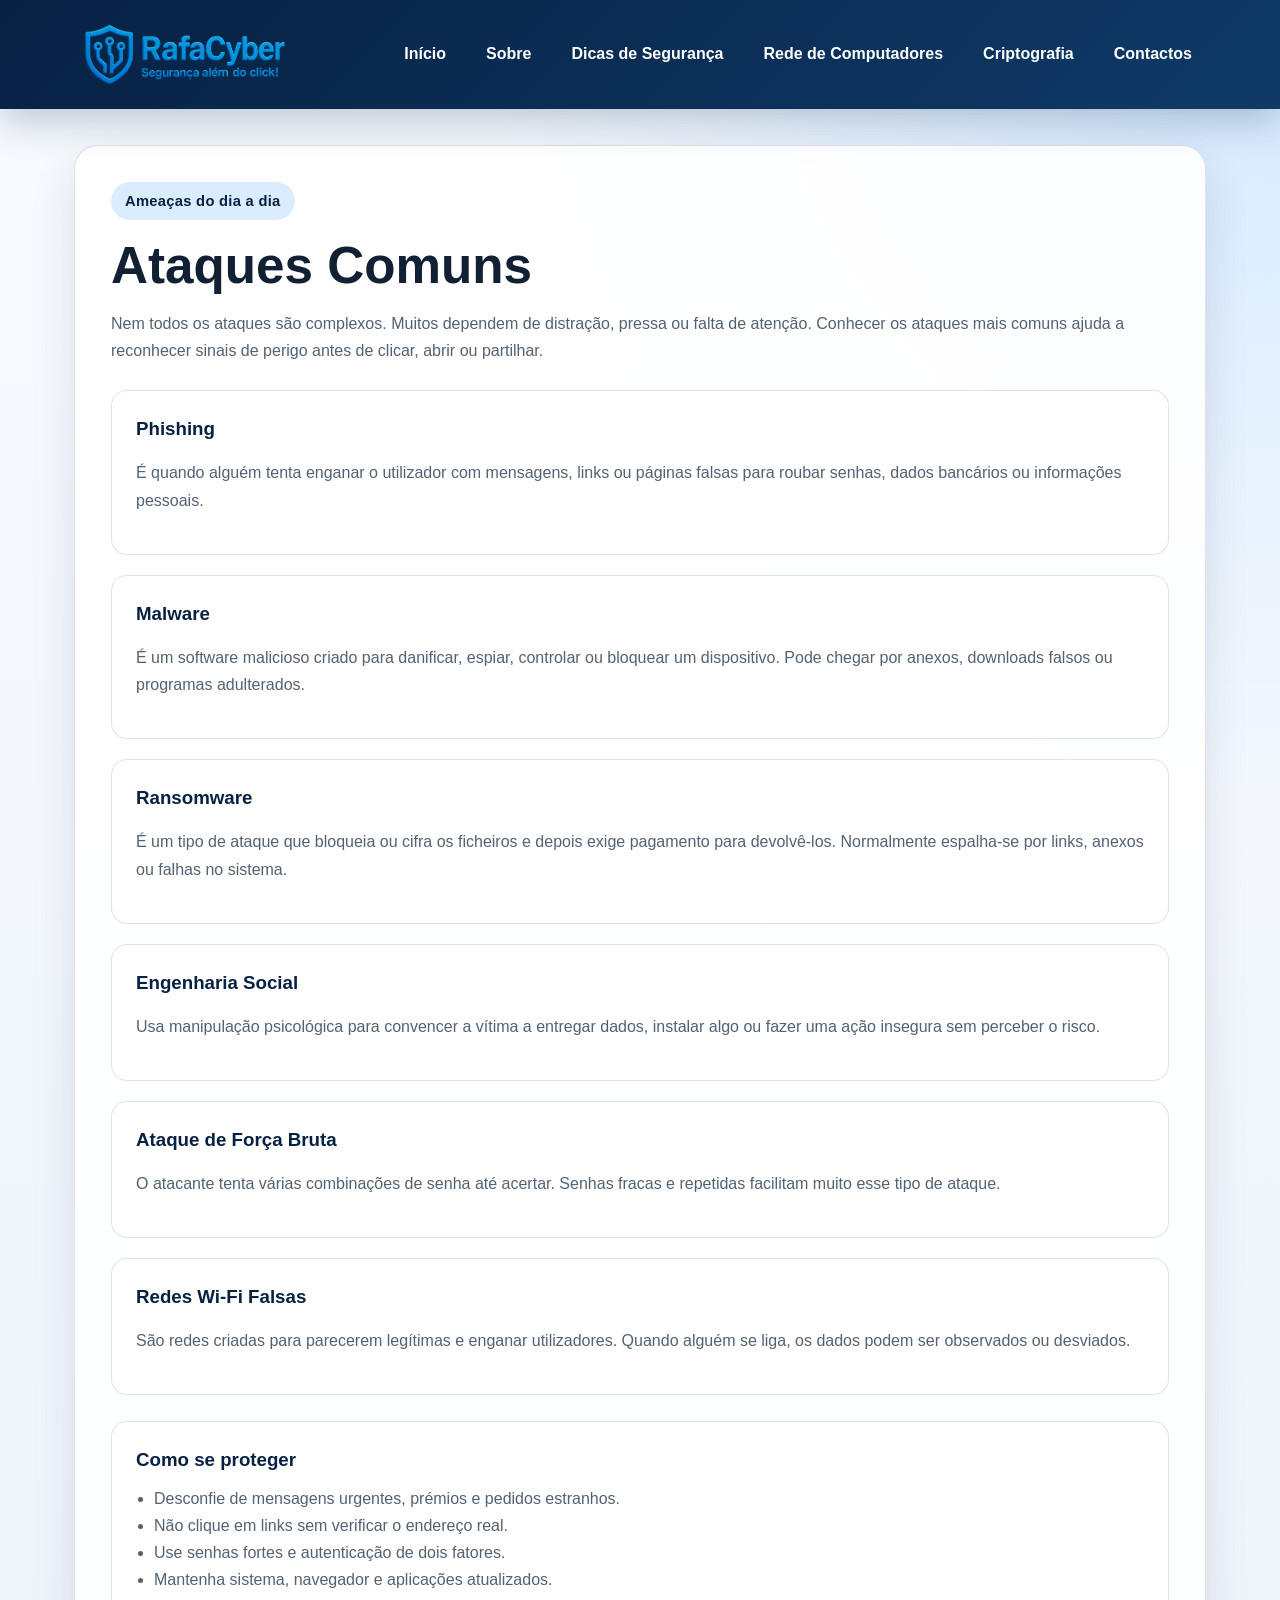
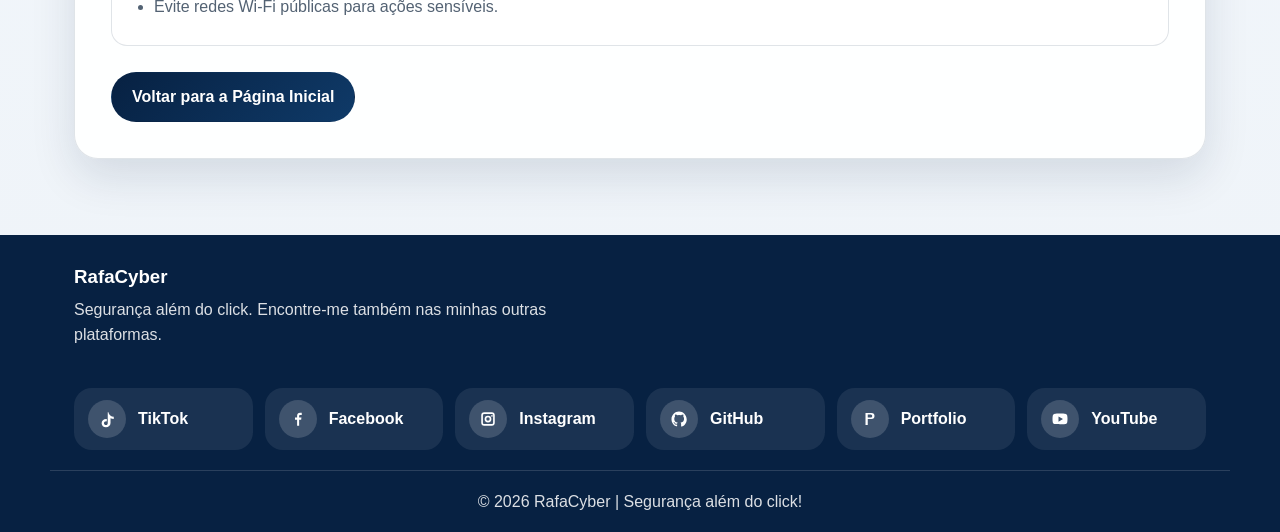
==== ataquescomuns.html @ e091731e "Add files via upload" ====
<!DOCTYPE html>
<html lang="pt">
<head>
    <meta charset="UTF-8">
    <meta name="viewport" content="width=device-width, initial-scale=1.0">
    <title>Ataques Comuns - RafaCyber</title>
    <link rel="icon" href="favicon.svg" type="image/svg+xml">
    <link rel="alternate icon" href="favicon.png" type="image/png">
    <link rel="stylesheet" href="style.css">
    <script src="script.js" defer></script>
</head>
<body>
    <header class="site-header">
        <div class="header-container">
            <div class="logo">
                <img src="img/logo.png" alt="Logo RafaCyber">
            </div>
            <button class="nav-toggle" type="button" aria-label="Abrir menu" aria-expanded="false" aria-controls="main-nav">
                <span></span>
                <span></span>
                <span></span>
            </button>
            <nav class="main-nav" id="main-nav">
                <a href="index.html">Início</a>
                <a href="sobre.html">Sobre</a>
                <a href="dicasdeseguranaca.html">Dicas de Segurança</a>
                <a href="Rede de Computadores.html">Rede de Computadores</a>
                <a href="criptografia.html">Criptografia</a>
                <a href="contactos.html">Contactos</a>
            </nav>
        </div>
    </header>

    <main class="page-main">
        <section class="page-card">
            <span class="eyebrow">Ameaças do dia a dia</span>
            <h1>Ataques Comuns</h1>
            <p>
                Nem todos os ataques são complexos. Muitos dependem de distração, pressa ou falta de atenção.
                Conhecer os ataques mais comuns ajuda a reconhecer sinais de perigo antes de clicar, abrir ou partilhar.
            </p>

            <div class="content-grid">
                <section class="section">
                    <h3>Phishing</h3>
                    <p>
                        É quando alguém tenta enganar o utilizador com mensagens, links ou páginas falsas para roubar
                        senhas, dados bancários ou informações pessoais.
                    </p>
                </section>

                <section class="section">
                    <h3>Malware</h3>
                    <p>
                        É um software malicioso criado para danificar, espiar, controlar ou bloquear um dispositivo.
                        Pode chegar por anexos, downloads falsos ou programas adulterados.
                    </p>
                </section>

                <section class="section">
                    <h3>Ransomware</h3>
                    <p>
                        É um tipo de ataque que bloqueia ou cifra os ficheiros e depois exige pagamento para devolvê-los.
                        Normalmente espalha-se por links, anexos ou falhas no sistema.
                    </p>
                </section>

                <section class="section">
                    <h3>Engenharia Social</h3>
                    <p>
                        Usa manipulação psicológica para convencer a vítima a entregar dados, instalar algo ou fazer uma
                        ação insegura sem perceber o risco.
                    </p>
                </section>

                <section class="section">
                    <h3>Ataque de Força Bruta</h3>
                    <p>
                        O atacante tenta várias combinações de senha até acertar. Senhas fracas e repetidas facilitam
                        muito esse tipo de ataque.
                    </p>
                </section>

                <section class="section">
                    <h3>Redes Wi-Fi Falsas</h3>
                    <p>
                        São redes criadas para parecerem legítimas e enganar utilizadores. Quando alguém se liga, os dados
                        podem ser observados ou desviados.
                    </p>
                </section>
            </div>

            <div class="content-grid">
                <section class="section">
                    <h3>Como se proteger</h3>
                    <ul class="feature-list">
                        <li>Desconfie de mensagens urgentes, prémios e pedidos estranhos.</li>
                        <li>Não clique em links sem verificar o endereço real.</li>
                        <li>Use senhas fortes e autenticação de dois fatores.</li>
                        <li>Mantenha sistema, navegador e aplicações atualizados.</li>
                        <li>Evite redes Wi-Fi públicas para ações sensíveis.</li>
                    </ul>
                </section>
            </div>

            <div class="button-row">
                <a href="index.html" class="btn">Voltar para a Página Inicial</a>
            </div>
        </section>
    </main>

    <footer class="site-footer">
        <div class="container site-footer-grid">
            <section class="footer-brand">
                <h3>RafaCyber</h3>
                <p>Segurança além do click. Encontre-me também nas minhas outras plataformas.</p>
            </section>

            <section class="footer-nav"></section>

            <section class="footer-socials">
                <a href="#" class="social-link">
                    <span class="social-icon" aria-hidden="true">
                        <svg viewBox="0 0 24 24"><path d="M14 3c.2 1.7 1.1 3.2 2.4 4.3 1.3 1 2.9 1.6 4.6 1.7v3.1c-1.5-.1-3-.5-4.3-1.2v6.3c0 3.3-2.7 5.8-6.1 5.8-3.2 0-5.8-2.3-5.8-5.4 0-3.3 2.7-5.6 6-5.6.3 0 .6 0 .9.1v3.1a3.7 3.7 0 0 0-.9-.1c-1.5 0-2.8 1-2.8 2.5 0 1.4 1.1 2.4 2.6 2.4 1.7 0 2.4-1.1 2.4-2.7V3h3z"></path></svg>
                    </span>
                    <span class="social-label">
                        <span class="social-name">TikTok</span>
                    </span>
                </a>
                <a href="#" class="social-link">
                    <span class="social-icon" aria-hidden="true">
                        <svg viewBox="0 0 24 24"><path d="M13.5 21v-8h2.7l.4-3h-3.1V8.1c0-.9.3-1.6 1.7-1.6H17V3.8c-.3 0-1.2-.1-2.3-.1-2.3 0-3.9 1.4-3.9 4V10H8v3h2.8v8h2.7z"></path></svg>
                    </span>
                    <span class="social-label">
                        <span class="social-name">Facebook</span>
                    </span>
                </a>
                <a href="#" class="social-link">
                    <span class="social-icon" aria-hidden="true">
                        <svg viewBox="0 0 24 24"><path d="M7 3h10a4 4 0 0 1 4 4v10a4 4 0 0 1-4 4H7a4 4 0 0 1-4-4V7a4 4 0 0 1 4-4zm0 2.2A1.8 1.8 0 0 0 5.2 7v10c0 1 .8 1.8 1.8 1.8h10c1 0 1.8-.8 1.8-1.8V7c0-1-.8-1.8-1.8-1.8H7zm10.3 1.6a1.1 1.1 0 1 1 0 2.2 1.1 1.1 0 0 1 0-2.2zM12 7.5A4.5 4.5 0 1 1 7.5 12 4.5 4.5 0 0 1 12 7.5zm0 2.2A2.3 2.3 0 1 0 14.3 12 2.3 2.3 0 0 0 12 9.7z"></path></svg>
                    </span>
                    <span class="social-label">
                        <span class="social-name">Instagram</span>
                    </span>
                </a>
                <a href="https://github.com/RafaCyberTech" class="social-link" target="_blank" rel="noopener noreferrer">
                    <span class="social-icon" aria-hidden="true">
                        <svg viewBox="0 0 24 24"><path d="M12 2C6.5 2 2 6.6 2 12.2c0 4.5 2.9 8.3 6.8 9.6.5.1.7-.2.7-.5v-1.9c-2.8.6-3.4-1.2-3.4-1.2-.4-1.2-1.1-1.5-1.1-1.5-.9-.6 0-.6 0-.6 1 .1 1.6 1.1 1.6 1.1.9 1.6 2.4 1.1 3 .8.1-.7.4-1.1.7-1.4-2.2-.3-4.6-1.1-4.6-5.1 0-1.1.4-2 1-2.7-.1-.3-.4-1.3.1-2.7 0 0 .9-.3 2.8 1a9.8 9.8 0 0 1 5.2 0c2-1.3 2.8-1 2.8-1 .6 1.4.2 2.4.1 2.7.7.7 1 1.6 1 2.7 0 4-2.4 4.8-4.7 5.1.4.3.8 1 .8 2v3c0 .3.2.6.7.5 3.9-1.3 6.8-5.1 6.8-9.6C22 6.6 17.5 2 12 2z"></path></svg>
                    </span>
                    <span class="social-label">
                        <span class="social-name">GitHub</span>
                    </span>
                </a>
                <a href="https://RafaCyberTech.github.io/Portfolio/" class="social-link" target="_blank" rel="noopener noreferrer">
                    <span class="social-icon" aria-hidden="true">
                        <svg viewBox="0 0 24 24"><path d="M6 4h8a4 4 0 0 1 0 8H9v8H6V4zm3 2v4h4a2 2 0 0 0 0-4H9z"></path></svg>
                    </span>
                    <span class="social-label">
                        <span class="social-name">Portfolio</span>
                    </span>
                </a>
                <a href="#" class="social-link">
                    <span class="social-icon" aria-hidden="true">
                        <svg viewBox="0 0 24 24"><path d="M21.6 7.2a2.8 2.8 0 0 0-2-2C17.8 4.7 12 4.7 12 4.7s-5.8 0-7.6.5a2.8 2.8 0 0 0-2 2A29 29 0 0 0 2 12a29 29 0 0 0 .4 4.8 2.8 2.8 0 0 0 2 2c1.8.5 7.6.5 7.6.5s5.8 0 7.6-.5a2.8 2.8 0 0 0 2-2A29 29 0 0 0 22 12a29 29 0 0 0-.4-4.8zM10 15.5v-7l6 3.5-6 3.5z"></path></svg>
                    </span>
                    <span class="social-label">
                        <span class="social-name">YouTube</span>
                    </span>
                </a>
            </section>
        </div>
        <div class="container footer-bottom">
            <p>&copy; 2026 RafaCyber | Segurança além do click!</p>
        </div>
    </footer>
</body>
</html>
---- style.css ----
:root {
    --bg: #eef3f8;
    --surface: #ffffff;
    --surface-soft: #f6f9fc;
    --primary: #072142;
    --primary-strong: #0f3a68;
    --accent: #1f8cff;
    --accent-soft: #dcecff;
    --text: #122033;
    --muted: #536273;
    --border: rgba(7, 33, 66, 0.12);
    --shadow: 0 18px 45px rgba(7, 33, 66, 0.12);
    --radius-lg: 24px;
    --radius-md: 16px;
    --radius-sm: 10px;
    --max-width: 1180px;
}

* {
    box-sizing: border-box;
}

html {
    scroll-behavior: smooth;
}

body {
    margin: 0;
    font-family: "Segoe UI", Tahoma, Geneva, Verdana, sans-serif;
    color: var(--text);
    min-height: 100vh;
    background:
        radial-gradient(circle at top right, rgba(31, 140, 255, 0.16), transparent 32%),
        linear-gradient(180deg, #f7fbff 0%, var(--bg) 100%);
    line-height: 1.5;
    text-rendering: optimizeLegibility;
    -webkit-font-smoothing: antialiased;
}

body,
a,
button,
input,
textarea,
summary {
    -webkit-tap-highlight-color: transparent;
}

img {
    max-width: 100%;
    display: block;
}

a {
    color: inherit;
    text-decoration: none;
}

.site-header {
    background: linear-gradient(135deg, var(--primary) 0%, var(--primary-strong) 100%);
    color: #ffffff;
    box-shadow: 0 14px 35px rgba(7, 33, 66, 0.22);
    position: sticky;
    top: 0;
    z-index: 20;
}

.header-container {
    max-width: var(--max-width);
    margin: 0 auto;
    padding: 20px 24px;
    display: flex;
    align-items: center;
    justify-content: space-between;
    gap: 24px;
}

.logo img {
    width: 220px;
}

.main-nav {
    display: flex;
    flex-wrap: wrap;
    justify-content: flex-end;
    gap: 12px;
}

.nav-toggle {
    display: none;
    align-items: center;
    justify-content: center;
    flex-direction: column;
    width: 48px;
    height: 48px;
    margin-left: auto;
    padding: 0;
    border: 1px solid rgba(255, 255, 255, 0.18);
    border-radius: 14px;
    background: rgba(255, 255, 255, 0.08);
    color: #ffffff;
    cursor: pointer;
    box-shadow: 0 10px 24px rgba(7, 33, 66, 0.12);
    transition: transform 0.25s ease, background-color 0.25s ease, box-shadow 0.25s ease;
}

.nav-toggle span {
    display: block;
    width: 20px;
    height: 2px;
    border-radius: 999px;
    background: currentColor;
    transition: transform 0.28s ease, opacity 0.22s ease;
}

.nav-toggle span + span {
    margin-top: 5px;
}

.nav-toggle:hover {
    background: rgba(255, 255, 255, 0.14);
    transform: translateY(-1px);
    box-shadow: 0 14px 28px rgba(7, 33, 66, 0.16);
}

.nav-toggle.is-open {
    background: rgba(255, 255, 255, 0.16);
}

.nav-toggle:focus-visible {
    outline: 3px solid rgba(255, 255, 255, 0.34);
    outline-offset: 3px;
}

.main-nav a {
    padding: 10px 14px;
    border-radius: 999px;
    font-weight: 600;
    white-space: nowrap;
    transition: background-color 0.25s ease, color 0.25s ease, transform 0.25s ease;
}

.main-nav a:hover,
.main-nav a.is-active {
    background: rgba(255, 255, 255, 0.14);
    color: #ffffff;
    transform: translateY(-1px);
}

.page-main {
    max-width: var(--max-width);
    margin: 0 auto;
    padding: 36px 24px 56px;
}

.hero,
.page-banner,
.page-card {
    background: rgba(255, 255, 255, 0.92);
    border: 1px solid var(--border);
    border-radius: var(--radius-lg);
    box-shadow: var(--shadow);
}

.hero {
    padding: 42px;
    display: grid;
    grid-template-columns: minmax(0, 1.2fr) minmax(260px, 420px);
    gap: 32px;
    align-items: center;
}

.eyebrow {
    display: inline-flex;
    padding: 8px 14px;
    border-radius: 999px;
    background: var(--accent-soft);
    color: var(--primary);
    font-weight: 700;
    font-size: 0.92rem;
    letter-spacing: 0.02em;
    margin-bottom: 18px;
}

.hero h1,
.page-banner h1,
.page-card h1 {
    margin: 0 0 14px;
    font-size: clamp(2rem, 4vw, 3.2rem);
    line-height: 1.1;
}

.hero h2,
.page-banner h2,
.section h2 {
    margin: 0 0 14px;
    color: var(--primary);
}

.hero p,
.page-banner p,
.page-card p,
.section p,
.section li,
.contact-list li {
    color: var(--muted);
    line-height: 1.7;
    font-size: 1rem;
}

.button-row {
    display: flex;
    flex-wrap: wrap;
    gap: 14px;
    margin-top: 26px;
}

.btn {
    display: inline-flex;
    align-items: center;
    justify-content: center;
    min-height: 48px;
    padding: 12px 20px;
    border-radius: 999px;
    border: 1px solid transparent;
    background: linear-gradient(135deg, var(--primary) 0%, var(--primary-strong) 100%);
    color: #ffffff;
    font-weight: 700;
    transition: transform 0.25s ease, box-shadow 0.25s ease, background-color 0.25s ease;
}

.btn:hover {
    transform: translateY(-2px);
    box-shadow: 0 12px 26px rgba(7, 33, 66, 0.2);
}

.btn-secondary {
    background: var(--surface);
    color: var(--primary);
    border-color: rgba(7, 33, 66, 0.2);
}

.hero-visual {
    background: transparent;
    border-radius: 0;
    padding: 0;
    min-height: 100%;
    display: flex;
    align-items: center;
    justify-content: center;
}

.hero-visual img {
    width: min(100%, 340px);
}

.section-spacing {
    margin-top: 34px;
}

.card-grid {
    display: grid;
    grid-template-columns: repeat(auto-fit, minmax(220px, 1fr));
    gap: 20px;
    align-items: stretch;
}

.card,
.section {
    background: var(--surface);
    border: 1px solid var(--border);
    border-radius: var(--radius-md);
    padding: 24px;
}

.card {
    box-shadow: 0 14px 30px rgba(7, 33, 66, 0.08);
    transition: transform 0.25s ease, box-shadow 0.25s ease;
}

.card:hover {
    transform: translateY(-4px);
    box-shadow: 0 18px 34px rgba(7, 33, 66, 0.12);
}

.card h3,
.section h3 {
    margin-top: 0;
    margin-bottom: 10px;
    color: var(--primary);
}

.card p,
.card li,
.section li {
    margin-bottom: 0;
}

.page-banner,
.page-card {
    padding: 36px;
}

.content-grid {
    display: grid;
    gap: 20px;
    margin-top: 26px;
}

.content-split {
    display: grid;
    grid-template-columns: minmax(0, 1.15fr) minmax(260px, 0.85fr);
    gap: 20px;
    align-items: start;
    margin-top: 22px;
}

.diagram-box {
    background: linear-gradient(180deg, #fbfdff 0%, var(--surface-soft) 100%);
    border: 1px solid var(--border);
    border-radius: var(--radius-md);
    padding: 18px;
    box-shadow: 0 14px 30px rgba(7, 33, 66, 0.08);
}

.diagram-box h4 {
    margin: 0 0 12px;
    color: var(--primary);
}

.diagram-intro {
    margin: 0 0 10px;
    color: var(--muted);
    line-height: 1.45;
    font-size: 0.95rem;
}

.flow-diagram {
    display: grid;
    gap: 0;
}

.flow-track {
    display: flex;
    align-items: center;
    justify-content: space-between;
    gap: 8px;
    padding: 10px 12px;
    border-radius: 14px;
    background:
        linear-gradient(180deg, rgba(255, 255, 255, 0.92), rgba(246, 249, 252, 0.96)),
        radial-gradient(circle at center, rgba(31, 140, 255, 0.08), transparent 65%);
    border: 1px solid rgba(7, 33, 66, 0.08);
    box-shadow: inset 0 1px 0 rgba(255, 255, 255, 0.7);
}

.flow-step {
    position: relative;
    display: flex;
    flex-direction: column;
    align-items: center;
    gap: 7px;
    min-width: 90px;
}

.diagram-node {
    width: 100%;
    text-align: center;
    padding: 11px 10px;
    border-radius: 14px;
    background: linear-gradient(180deg, #ffffff 0%, #f8fbff 100%);
    border: 1px solid rgba(7, 33, 66, 0.12);
    color: var(--primary);
    font-weight: 700;
    font-size: 0.92rem;
    box-shadow: 0 10px 20px rgba(7, 33, 66, 0.07);
}

.diagram-node small {
    display: block;
    margin-top: 4px;
    color: var(--muted);
    font-weight: 600;
    font-size: 0.8rem;
}

.flow-badge {
    width: 24px;
    height: 24px;
    border-radius: 50%;
    display: inline-flex;
    align-items: center;
    justify-content: center;
    background: linear-gradient(135deg, var(--accent), var(--primary-strong));
    color: #ffffff;
    font-size: 0.74rem;
    font-weight: 800;
    box-shadow: 0 6px 12px rgba(31, 140, 255, 0.18);
}

.flow-line {
    flex: 1 1 24px;
    height: 3px;
    border-radius: 999px;
    background: linear-gradient(90deg, rgba(31, 140, 255, 0.15), var(--accent), rgba(15, 58, 104, 0.22));
    margin-top: 24px;
}

.topology-grid {
    display: grid;
    grid-template-columns: repeat(auto-fit, minmax(230px, 1fr));
    gap: 16px;
    margin-top: 16px;
}

.topology-card {
    background: var(--surface);
    border: 1px solid var(--border);
    border-radius: var(--radius-md);
    padding: 18px;
}

.topology-card h4 {
    margin: 0 0 10px;
    color: var(--primary);
}

.topology-visual {
    position: relative;
    min-height: 170px;
    border-radius: 16px;
    background: radial-gradient(circle at center, rgba(31, 140, 255, 0.08), transparent 60%);
    border: 1px dashed rgba(7, 33, 66, 0.14);
    overflow: hidden;
}

.topology-visual.star .center-node {
    position: absolute;
    inset: 50% auto auto 50%;
    transform: translate(-50%, -50%);
}

.topology-visual.star::before {
    content: "";
    position: absolute;
    inset: 18px;
    border-radius: 50%;
    border: 2px dashed rgba(31, 140, 255, 0.22);
}

.star-spoke {
    position: absolute;
    left: 50%;
    top: 50%;
    width: 2px;
    height: 60px;
    background: linear-gradient(180deg, rgba(31, 140, 255, 0.18), rgba(15, 58, 104, 0.35), rgba(31, 140, 255, 0.18));
    transform-origin: center top;
    z-index: 0;
}

.star-spoke-1 { transform: translate(-50%, -100%) rotate(0deg); }
.star-spoke-2 { transform: translate(-50%, -50%) rotate(90deg); }
.star-spoke-3 { transform: translate(-50%, 0%) rotate(180deg); }
.star-spoke-4 { transform: translate(-50%, -50%) rotate(270deg); }

.center-node,
.outer-node {
    display: inline-flex;
    align-items: center;
    justify-content: center;
    width: 62px;
    height: 62px;
    border-radius: 50%;
    background: #ffffff;
    border: 2px solid rgba(31, 140, 255, 0.28);
    color: var(--primary);
    font-weight: 800;
    box-shadow: 0 10px 18px rgba(7, 33, 66, 0.08);
}

.outer-node {
    position: absolute;
    width: 54px;
    height: 54px;
    z-index: 2;
}

.topology-visual.star .outer-1 { top: 12px; left: 50%; transform: translateX(-50%); }
.topology-visual.star .outer-2 { top: 50%; right: 12px; transform: translateY(-50%); }
.topology-visual.star .outer-3 { bottom: 12px; left: 50%; transform: translateX(-50%); }
.topology-visual.star .outer-4 { top: 50%; left: 12px; transform: translateY(-50%); }

.topology-visual.bus {
    display: flex;
    align-items: center;
    justify-content: space-between;
    padding: 20px 12px 18px;
}

.topology-visual.bus::before {
    content: "";
    position: absolute;
    left: 18px;
    right: 18px;
    top: 50%;
    height: 6px;
    border-radius: 999px;
    background: linear-gradient(90deg, var(--accent), var(--primary-strong));
    transform: translateY(-50%);
}

.bus-line {
    display: none;
}

.bus-node {
    position: relative;
    z-index: 1;
    display: flex;
    flex-direction: column;
    align-items: center;
    gap: 8px;
    color: var(--primary);
    font-weight: 700;
}

.bus-node span {
    width: 20px;
    height: 20px;
    border-radius: 50%;
    background: #ffffff;
    border: 3px solid var(--primary);
}

.topology-visual.ring {
    display: block;
}

.topology-visual.ring::before {
    content: "";
    position: absolute;
    inset: 22px;
    border-radius: 50%;
    border: 4px solid rgba(31, 140, 255, 0.18);
}

.ring-circle {
    position: absolute;
    inset: 34px;
    border-radius: 50%;
    border: 2px dashed rgba(7, 33, 66, 0.18);
    background: radial-gradient(circle at center, rgba(31, 140, 255, 0.06), transparent 62%);
}

.ring-center,
.mesh-center {
    position: absolute;
    inset: 50% auto auto 50%;
    transform: translate(-50%, -50%);
    display: inline-flex;
    align-items: center;
    justify-content: center;
    width: 66px;
    height: 66px;
    border-radius: 50%;
    background: linear-gradient(135deg, var(--primary), var(--primary-strong));
    color: #ffffff;
    font-weight: 800;
    box-shadow: 0 10px 18px rgba(7, 33, 66, 0.18);
    z-index: 2;
}

.ring-node,
.mesh-node {
    position: absolute;
    width: 50px;
    height: 50px;
    border-radius: 50%;
    display: inline-flex;
    align-items: center;
    justify-content: center;
    background: #ffffff;
    border: 2px solid rgba(31, 140, 255, 0.3);
    color: var(--primary);
    font-weight: 800;
    box-shadow: 0 10px 18px rgba(7, 33, 66, 0.08);
}

.ring-1 { top: 12px; left: 50%; transform: translateX(-50%); }
.ring-2 { top: 50%; right: 12px; transform: translateY(-50%); }
.ring-3 { bottom: 12px; left: 50%; transform: translateX(-50%); }
.ring-4 { top: 50%; left: 12px; transform: translateY(-50%); }

.mesh-center {
    width: 60px;
    height: 60px;
    z-index: 2;
}

.mesh-node {
    z-index: 2;
}

.mesh-1 { top: 14px; left: 18px; }
.mesh-2 { top: 14px; right: 18px; }
.mesh-3 { bottom: 14px; left: 18px; }
.mesh-4 { bottom: 14px; right: 18px; }

.mesh-link {
    position: absolute;
    background: linear-gradient(90deg, rgba(31, 140, 255, 0.22), rgba(15, 58, 104, 0.18));
    z-index: 1;
}

.mesh-link-1 {
    top: 42px;
    left: 62px;
    width: calc(100% - 124px);
    height: 3px;
}

.mesh-link-2 {
    bottom: 42px;
    left: 62px;
    width: calc(100% - 124px);
    height: 3px;
}

.mesh-link-3 {
    top: 62px;
    left: 42px;
    width: 3px;
    height: calc(100% - 124px);
}

.mesh-link-4 {
    top: 62px;
    right: 42px;
    width: 3px;
    height: calc(100% - 124px);
}

.mesh-link-5 {
    top: 50%;
    left: 50%;
    width: 3px;
    height: 72px;
    transform: translate(-50%, -50%) rotate(45deg);
}

.mesh-link-6 {
    top: 50%;
    left: 50%;
    width: 3px;
    height: 72px;
    transform: translate(-50%, -50%) rotate(-45deg);
}

.topology-visual.hybrid {
    display: block;
    padding: 14px;
}

.hybrid-spine {
    position: absolute;
    top: 50%;
    left: 14px;
    right: 14px;
    height: 6px;
    border-radius: 999px;
    background: linear-gradient(90deg, var(--primary), var(--accent), var(--primary-strong));
    transform: translateY(-50%);
    box-shadow: 0 6px 18px rgba(7, 33, 66, 0.08);
}

.hybrid-cluster {
    position: absolute;
    width: 146px;
    height: 146px;
}

.hybrid-cluster-left {
    left: 8px;
    top: 50%;
    transform: translateY(-50%);
}

.hybrid-cluster-right {
    right: 8px;
    top: 50%;
    transform: translateY(-50%);
}

.hybrid-center {
    position: absolute;
    top: 50%;
    left: 50%;
    width: 58px;
    height: 58px;
    border-radius: 50%;
    transform: translate(-50%, -50%);
    display: inline-flex;
    align-items: center;
    justify-content: center;
    background: linear-gradient(135deg, var(--primary), var(--primary-strong));
    color: #ffffff;
    font-weight: 800;
    box-shadow: 0 10px 18px rgba(7, 33, 66, 0.16);
    z-index: 2;
}

.hybrid-spoke {
    position: absolute;
    left: 50%;
    top: 50%;
    width: 2px;
    height: 48px;
    background: linear-gradient(180deg, rgba(31, 140, 255, 0.18), rgba(15, 58, 104, 0.35), rgba(31, 140, 255, 0.18));
    transform-origin: center top;
    z-index: 0;
}

.hybrid-spoke-1 { transform: translate(-50%, -100%) rotate(0deg); }
.hybrid-spoke-2 { transform: translate(-50%, -50%) rotate(240deg); }
.hybrid-spoke-3 { transform: translate(-50%, -50%) rotate(120deg); }
.hybrid-spoke-4 { transform: translate(-50%, -100%) rotate(0deg); }
.hybrid-spoke-5 { transform: translate(-50%, -50%) rotate(240deg); }
.hybrid-spoke-6 { transform: translate(-50%, -50%) rotate(120deg); }

.hybrid-node {
    position: absolute;
    width: 42px;
    height: 42px;
    border-radius: 50%;
    display: inline-flex;
    align-items: center;
    justify-content: center;
    background: #ffffff;
    border: 2px solid rgba(31, 140, 255, 0.32);
    color: var(--primary);
    font-weight: 800;
    box-shadow: 0 8px 16px rgba(7, 33, 66, 0.08);
}

.hybrid-a1 { top: 2px; left: 50%; transform: translateX(-50%); }
.hybrid-a2 { bottom: 12px; left: 8px; }
.hybrid-a3 { bottom: 12px; right: 8px; }
.hybrid-b1 { top: 2px; left: 50%; transform: translateX(-50%); }
.hybrid-b2 { bottom: 12px; left: 8px; }
.hybrid-b3 { bottom: 12px; right: 8px; }

.hybrid-link {
    position: absolute;
    background: linear-gradient(90deg, rgba(31, 140, 255, 0.18), rgba(15, 58, 104, 0.24));
    z-index: 1;
}

.hybrid-link-1 {
    top: 50%;
    left: 142px;
    width: calc(50% - 164px);
    height: 3px;
    transform: translateY(-50%);
}

.hybrid-link-2 {
    top: 50%;
    right: 142px;
    width: calc(50% - 164px);
    height: 3px;
    transform: translateY(-50%);
}

.list-note {
    margin-top: 10px;
    padding-left: 18px;
    color: var(--muted);
}

.network-type-grid {
    display: grid;
    grid-template-columns: repeat(auto-fit, minmax(190px, 1fr));
    gap: 14px;
    margin-top: 14px;
}

.network-type {
    background: var(--surface);
    border: 1px solid var(--border);
    border-radius: 16px;
    padding: 16px;
}

.network-type strong {
    display: block;
    margin-bottom: 6px;
    color: var(--primary);
}

.network-type p {
    margin: 0;
}

.feature-list,
.contact-list {
    margin: 0;
    padding-left: 18px;
}

.contact-grid {
    display: grid;
    grid-template-columns: minmax(0, 1.2fr) minmax(260px, 0.8fr);
    gap: 22px;
    margin-top: 24px;
    align-items: start;
}

.contact-form {
    display: grid;
    gap: 14px;
}

.contact-form label {
    font-weight: 700;
    color: var(--primary);
}

.contact-form input,
.contact-form textarea {
    width: 100%;
    padding: 13px 14px;
    border: 1px solid rgba(7, 33, 66, 0.16);
    border-radius: 12px;
    background: var(--surface-soft);
    color: var(--text);
    font: inherit;
}

.contact-form textarea {
    resize: vertical;
    min-height: 140px;
}

.status-message {
    display: none;
    padding: 14px 16px;
    border-radius: 14px;
    border: 1px solid rgba(23, 125, 72, 0.18);
    background: #ecfff4;
    color: #176b43;
    font-weight: 600;
}

.status-message.is-visible {
    display: block;
}

.mini-note {
    margin-top: 8px;
    color: var(--muted);
    font-size: 0.92rem;
}

.faq-grid {
    display: grid;
    gap: 16px;
    margin-top: 26px;
}

.quiz-form {
    display: grid;
    gap: 18px;
    margin-top: 26px;
}

.quiz-step {
    display: none;
}

.quiz-step.is-active {
    display: grid;
    animation: quizStepIn 0.35s ease;
}

@keyframes quizStepIn {
    from {
        opacity: 0;
        transform: translateY(10px);
    }
    to {
        opacity: 1;
        transform: translateY(0);
    }
}

.quiz-question {
    display: grid;
    gap: 12px;
    padding: 20px;
    border-radius: var(--radius-md);
    border: 1px solid rgba(7, 33, 66, 0.12);
    background: linear-gradient(180deg, #ffffff 0%, #f8fbff 100%);
    box-shadow: 0 14px 28px rgba(7, 33, 66, 0.06);
    transition: border-color 0.25s ease, box-shadow 0.25s ease, transform 0.25s ease;
}

.quiz-question:hover {
    transform: translateY(-2px);
    box-shadow: 0 18px 34px rgba(7, 33, 66, 0.1);
}

.quiz-question.is-correct {
    border-color: rgba(23, 125, 72, 0.34);
    background: linear-gradient(180deg, #f1fff7 0%, #ffffff 100%);
}

.quiz-question.is-wrong {
    border-color: rgba(196, 56, 56, 0.32);
    background: linear-gradient(180deg, #fff5f5 0%, #ffffff 100%);
}

.quiz-question h3 {
    margin: 0;
    color: var(--primary);
}

.quiz-step-header {
    display: flex;
    align-items: flex-start;
    justify-content: space-between;
    gap: 12px;
}

.quiz-progress {
    flex-shrink: 0;
    padding: 6px 10px;
    border-radius: 999px;
    background: var(--accent-soft);
    color: var(--primary);
    font-size: 0.85rem;
    font-weight: 700;
}

.quiz-option {
    display: flex;
    align-items: flex-start;
    gap: 10px;
    padding: 12px 14px;
    border-radius: 14px;
    border: 1px solid rgba(7, 33, 66, 0.08);
    background: var(--surface);
    color: var(--text);
    line-height: 1.5;
    cursor: pointer;
}

.quiz-option input {
    margin-top: 4px;
    accent-color: var(--primary-strong);
}

.quiz-actions {
    display: flex;
    flex-wrap: wrap;
    gap: 12px;
    margin-top: 6px;
}

.quiz-feedback {
    min-height: 24px;
    font-size: 0.95rem;
    font-weight: 600;
    color: var(--muted);
}

.quiz-feedback.is-success {
    color: #176b43;
}

.quiz-feedback.is-warning,
.quiz-feedback.is-error {
    color: #9a5a00;
}

.quiz-result {
    min-height: 52px;
    padding: 16px 18px;
    border-radius: 16px;
    border: 1px solid transparent;
    font-weight: 700;
}

.quiz-result.is-success {
    background: #ecfff4;
    border-color: rgba(23, 125, 72, 0.18);
    color: #176b43;
}

.quiz-result.is-warning {
    background: #fff9e8;
    border-color: rgba(168, 120, 7, 0.18);
    color: #7a5700;
}

.faq-item {
    background: var(--surface);
    border: 1px solid var(--border);
    border-radius: var(--radius-md);
    padding: 18px 22px;
}

.faq-item summary {
    cursor: pointer;
    font-weight: 700;
    color: var(--primary);
}

.faq-item p {
    margin: 14px 0 0;
}

.site-footer {
    margin-top: 20px;
    background: var(--primary);
    color: #ffffff;
}

.site-footer-grid {
    max-width: var(--max-width);
    margin: 0 auto;
    padding: 28px 24px 20px;
    display: grid;
    grid-template-columns: 1fr;
    gap: 20px;
    align-items: flex-start;
}

.site-footer h3 {
    margin-top: 0;
    margin-bottom: 6px;
}

.site-footer p,
.site-footer li,
.site-footer a {
    color: rgba(255, 255, 255, 0.86);
    line-height: 1.6;
}

.footer-links,
.footer-contact {
    list-style: none;
    margin: 0;
    padding: 0;
}

.footer-brand p {
    margin: 0;
    max-width: 560px;
}

.footer-nav {
    display: flex;
    flex-wrap: wrap;
    gap: 12px;
}

.footer-pill {
    display: inline-flex;
    align-items: center;
    padding: 9px 14px;
    border-radius: 999px;
    background: rgba(255, 255, 255, 0.08);
    transition: background-color 0.25s ease, transform 0.25s ease;
}

.footer-pill:hover {
    background: rgba(255, 255, 255, 0.16);
    transform: translateY(-1px);
}

.footer-socials {
    display: grid;
    grid-template-columns: repeat(auto-fit, minmax(150px, 1fr));
    gap: 12px;
}

.social-link {
    display: flex;
    align-items: center;
    gap: 12px;
    padding: 12px 14px;
    border-radius: 18px;
    background: rgba(255, 255, 255, 0.08);
    transition: background-color 0.25s ease, transform 0.25s ease;
}

.social-link:hover {
    background: rgba(255, 255, 255, 0.16);
    transform: translateY(-1px);
}

.social-icon {
    width: 38px;
    height: 38px;
    border-radius: 50%;
    display: inline-flex;
    align-items: center;
    justify-content: center;
    background: rgba(255, 255, 255, 0.16);
    font-weight: 700;
    color: #ffffff;
    flex-shrink: 0;
}

.social-icon svg {
    width: 18px;
    height: 18px;
    fill: currentColor;
}

.social-label {
    display: flex;
    flex-direction: column;
    gap: 2px;
}

.social-name {
    font-weight: 700;
    color: #ffffff;
}

.social-hint {
    font-size: 0.85rem;
    color: rgba(255, 255, 255, 0.7);
}

.footer-bottom {
    max-width: var(--max-width);
    margin: 0 auto;
    padding: 0 24px 18px;
    border-top: 1px solid rgba(255, 255, 255, 0.14);
    text-align: center;
}

.footer-bottom p {
    margin: 18px 0 0;
}

@media (max-width: 900px) {
    .header-container,
    .hero,
    .contact-grid,
    .content-split {
        grid-template-columns: 1fr;
    }

    .header-container {
        padding: 18px 20px;
        flex-direction: column;
        align-items: flex-start;
    }

    .main-nav {
        justify-content: flex-start;
    }

    .hero,
    .page-banner,
    .page-card {
        padding: 28px;
    }

    .footer-nav {
        justify-content: flex-start;
    }
}

@media (max-width: 720px) {
    .flow-track {
        flex-direction: column;
        padding: 12px;
    }

    .flow-line {
        width: 3px;
        height: 22px;
        margin-top: 0;
        background: linear-gradient(180deg, rgba(31, 140, 255, 0.15), var(--accent), rgba(15, 58, 104, 0.22));
    }

    .topology-visual.star .outer-1,
    .topology-visual.star .outer-2,
    .topology-visual.star .outer-3,
    .topology-visual.star .outer-4 {
        position: static;
        transform: none;
        margin: 10px;
    }

    .topology-visual.star {
        display: flex;
        flex-wrap: wrap;
        align-items: center;
        justify-content: center;
        gap: 6px;
        padding: 14px;
        min-height: auto;
    }

    .topology-visual.ring,
    .topology-visual.mesh {
        min-height: 220px;
    }

    .topology-visual.hybrid {
        min-height: 260px;
    }

    .ring-1,
    .ring-2,
    .ring-3,
    .ring-4,
    .mesh-1,
    .mesh-2,
    .mesh-3,
    .mesh-4 {
        position: absolute;
    }

    .hybrid-cluster-left {
        left: 0;
    }

    .hybrid-cluster-right {
        right: 0;
    }

    .hybrid-link-1 {
        left: 126px;
        width: calc(50% - 140px);
    }

    .hybrid-link-2 {
        right: 126px;
        width: calc(50% - 140px);
    }

    .bus-line {
        left: 14px;
        right: 14px;
    }
}

@media (max-width: 640px) {
    .page-main {
        padding: 16px 12px 20px;
    }

    .hero,
    .page-banner,
    .page-card,
    .card,
    .section {
        padding: 20px;
    }

    .logo img {
        width: 180px;
    }

    .header-container {
        flex-direction: row;
        align-items: center;
        flex-wrap: wrap;
        gap: 16px;
    }

    .nav-toggle {
        display: inline-flex;
    }

    .main-nav {
        width: 100%;
        order: 3;
        display: grid;
        grid-template-columns: 1fr;
        gap: 8px;
        max-height: 0;
        overflow: hidden;
        opacity: 0;
        padding: 0 0.25rem;
        transform: translateY(-10px) scale(0.99);
        transform-origin: top center;
        pointer-events: none;
        transition:
            max-height 0.42s cubic-bezier(0.2, 0.8, 0.2, 1),
            opacity 0.28s ease,
            transform 0.34s ease,
            padding 0.28s ease;
    }

    .main-nav a {
        width: 100%;
        padding: 12px 14px;
        font-size: 0.95rem;
        background: rgba(255, 255, 255, 0.09);
        border: 1px solid rgba(255, 255, 255, 0.12);
        opacity: 0;
        transform: translateY(-6px);
        transition:
            transform 0.32s ease,
            opacity 0.24s ease,
            background-color 0.25s ease,
            border-color 0.25s ease;
        transition-delay: calc(var(--i, 0) * 45ms);
    }

    .main-nav.is-open {
        max-height: 420px;
        opacity: 1;
        transform: translateY(0) scale(1);
        pointer-events: auto;
        padding: 0.5rem 0.25rem 0.1rem;
        background: linear-gradient(180deg, rgba(8, 36, 72, 0.96), rgba(9, 46, 88, 0.94));
        border: 1px solid rgba(255, 255, 255, 0.12);
        border-radius: 20px;
        box-shadow: 0 20px 40px rgba(7, 33, 66, 0.24);
        backdrop-filter: blur(12px);
        -webkit-backdrop-filter: blur(12px);
    }

    .main-nav.is-open a {
        opacity: 1;
        transform: translateY(0);
    }

    .hero {
        grid-template-columns: 1fr;
        gap: 22px;
        padding: 20px;
    }

    .hero-visual {
        order: -1;
    }

    .hero-visual img {
        width: min(72vw, 280px);
    }

    .quiz-step-header {
        flex-direction: column;
    }

    .button-row {
        flex-direction: column;
    }

    .btn {
        width: 100%;
    }

    .page-card,
    .hero,
    .section,
    .card {
        border-radius: 20px;
    }

    .footer-socials {
        grid-template-columns: 1fr;
    }
}
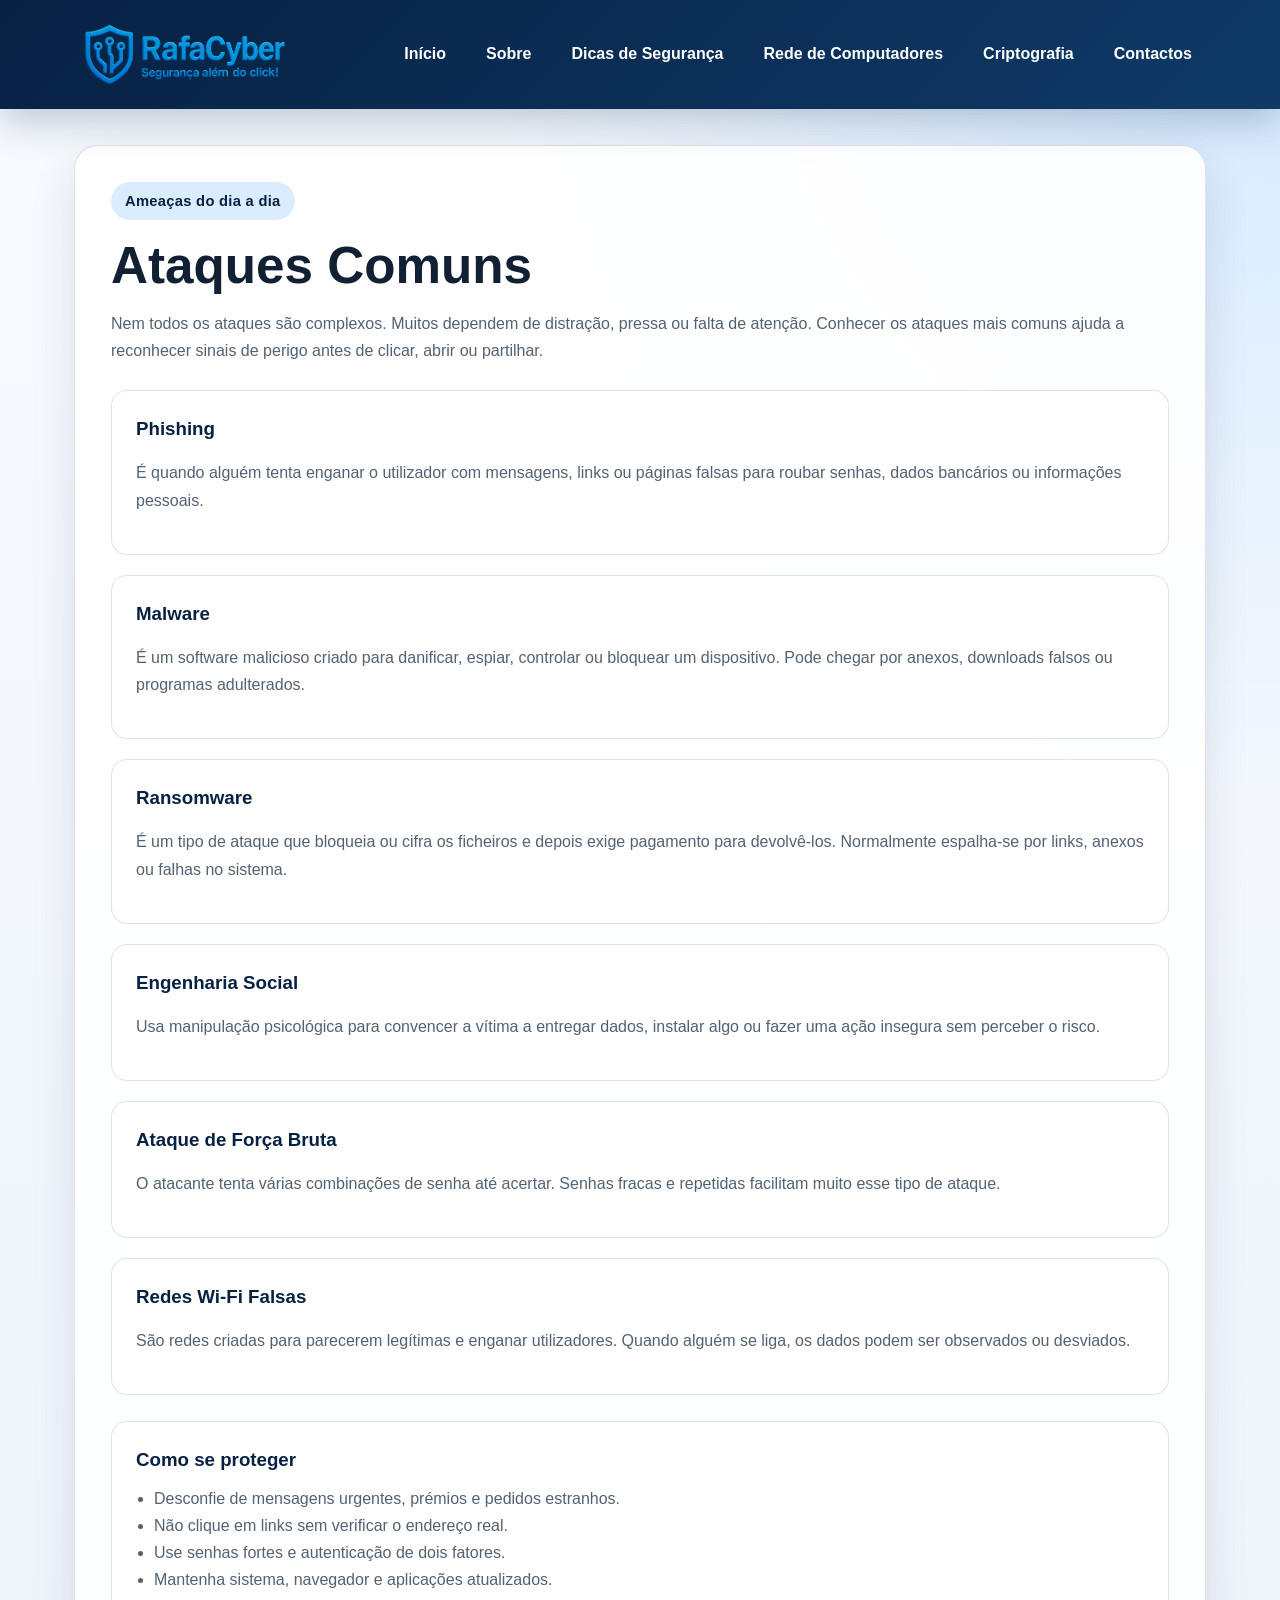
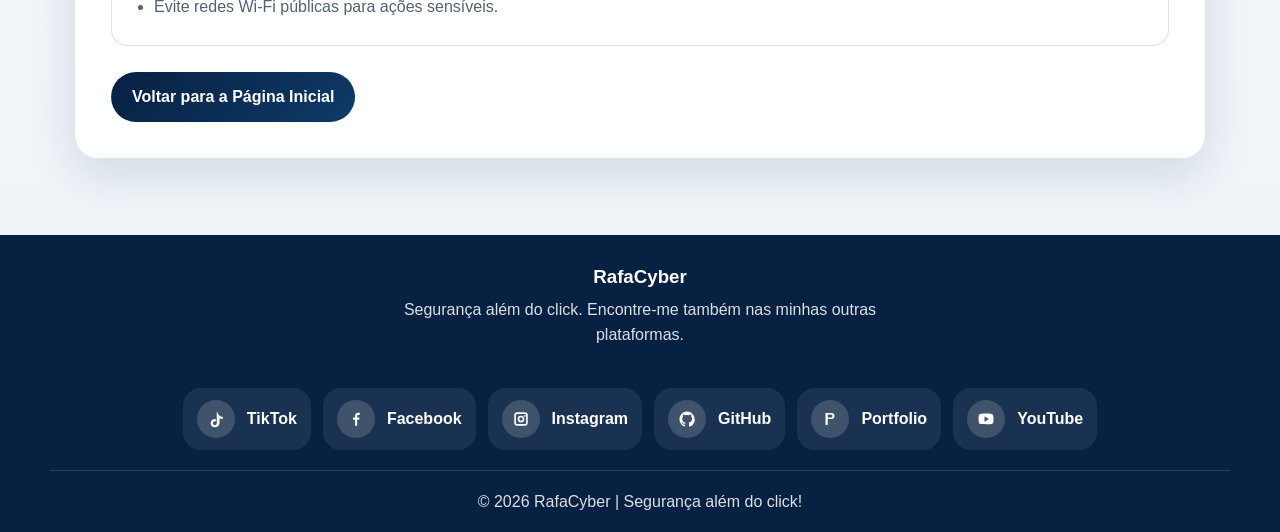
==== commit 6c5783a7: "Add files via upload" ====
--- a/ataquescomuns.html
+++ b/ataquescomuns.html
@@ -119,7 +119,7 @@
             <section class="footer-nav"></section>
 
             <section class="footer-socials">
-                <a href="#" class="social-link">
+                <a href="https://www.tiktok.com/@rafiqueeusebionor" class="social-link" target="_blank" rel="noopener noreferrer">
                     <span class="social-icon" aria-hidden="true">
                         <svg viewBox="0 0 24 24"><path d="M14 3c.2 1.7 1.1 3.2 2.4 4.3 1.3 1 2.9 1.6 4.6 1.7v3.1c-1.5-.1-3-.5-4.3-1.2v6.3c0 3.3-2.7 5.8-6.1 5.8-3.2 0-5.8-2.3-5.8-5.4 0-3.3 2.7-5.6 6-5.6.3 0 .6 0 .9.1v3.1a3.7 3.7 0 0 0-.9-.1c-1.5 0-2.8 1-2.8 2.5 0 1.4 1.1 2.4 2.6 2.4 1.7 0 2.4-1.1 2.4-2.7V3h3z"></path></svg>
                     </span>
@@ -127,7 +127,7 @@
                         <span class="social-name">TikTok</span>
                     </span>
                 </a>
-                <a href="#" class="social-link">
+                <a href="https://www.facebook.com/profile.php?id=61552410900666" class="social-link" target="_blank" rel="noopener noreferrer">
                     <span class="social-icon" aria-hidden="true">
                         <svg viewBox="0 0 24 24"><path d="M13.5 21v-8h2.7l.4-3h-3.1V8.1c0-.9.3-1.6 1.7-1.6H17V3.8c-.3 0-1.2-.1-2.3-.1-2.3 0-3.9 1.4-3.9 4V10H8v3h2.8v8h2.7z"></path></svg>
                     </span>
@@ -135,7 +135,7 @@
                         <span class="social-name">Facebook</span>
                     </span>
                 </a>
-                <a href="#" class="social-link">
+                <a href="https://www.instagram.com/rafacyber" class="social-link" target="_blank" rel="noopener noreferrer">
                     <span class="social-icon" aria-hidden="true">
                         <svg viewBox="0 0 24 24"><path d="M7 3h10a4 4 0 0 1 4 4v10a4 4 0 0 1-4 4H7a4 4 0 0 1-4-4V7a4 4 0 0 1 4-4zm0 2.2A1.8 1.8 0 0 0 5.2 7v10c0 1 .8 1.8 1.8 1.8h10c1 0 1.8-.8 1.8-1.8V7c0-1-.8-1.8-1.8-1.8H7zm10.3 1.6a1.1 1.1 0 1 1 0 2.2 1.1 1.1 0 0 1 0-2.2zM12 7.5A4.5 4.5 0 1 1 7.5 12 4.5 4.5 0 0 1 12 7.5zm0 2.2A2.3 2.3 0 1 0 14.3 12 2.3 2.3 0 0 0 12 9.7z"></path></svg>
                     </span>
--- a/style.css
+++ b/style.css
@@ -798,6 +798,22 @@
     color: var(--primary);
 }
 
+/* Footer: center brand text and make socials align nicely */
+.site-footer .footer-brand {
+    text-align: center;
+}
+
+.site-footer .footer-brand h3 {
+    margin-bottom: 6px;
+}
+
+.site-footer .footer-socials {
+    display: flex;
+    gap: 12px;
+    justify-content: center;
+    align-items: center;
+}
+
 .network-type p {
     margin: 0;
 }
@@ -1146,6 +1162,20 @@
 
 .footer-bottom p {
     margin: 18px 0 0;
+}
+
+/* Ensure footer brand and socials are centered within the footer grid */
+.site-footer-grid {
+    justify-items: center;
+}
+
+.site-footer .footer-brand {
+    justify-self: center;
+    text-align: center;
+}
+
+.site-footer .footer-socials {
+    justify-self: center;
 }
 
 @media (max-width: 900px) {
